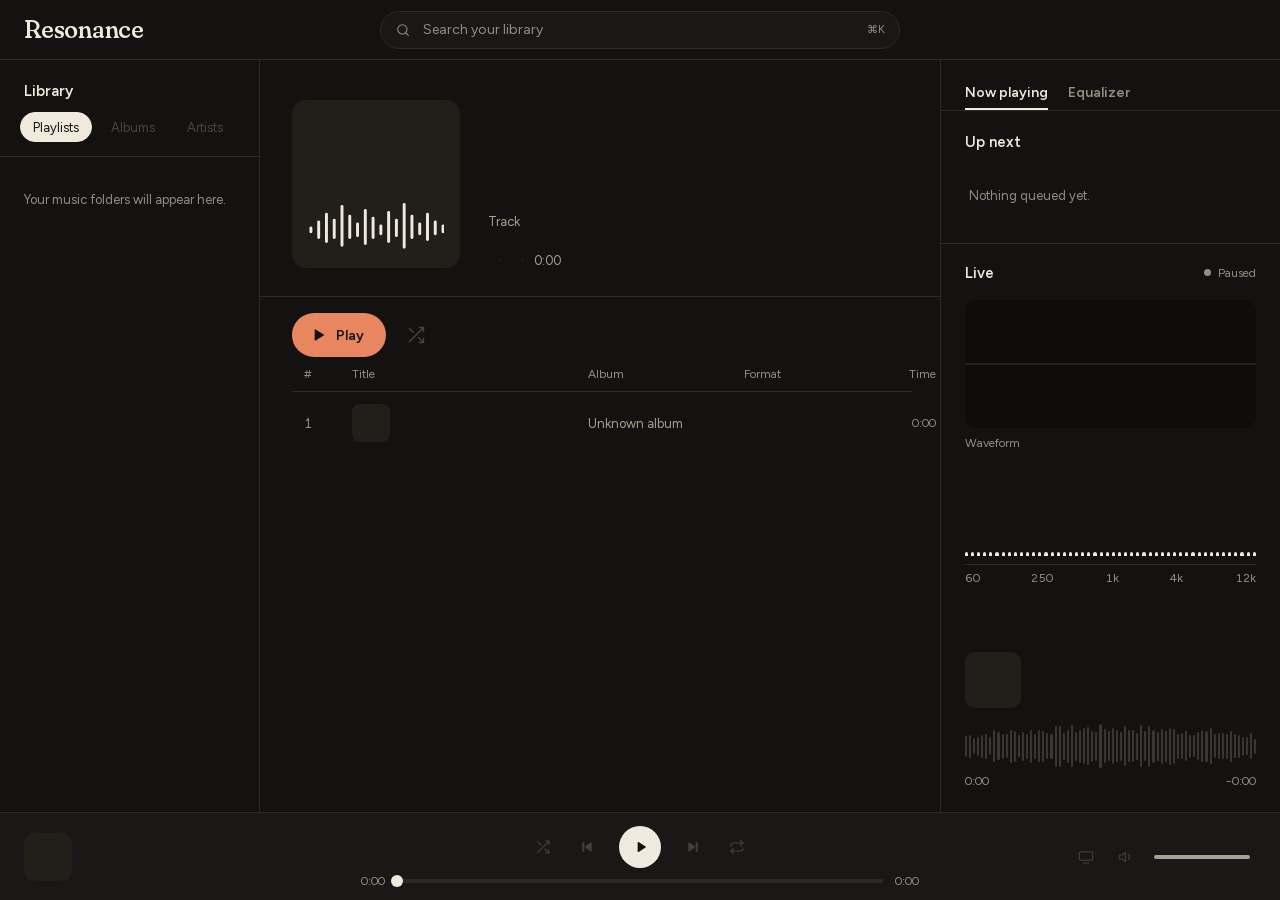
==== ui/index.html @ 421a4525 "slice 4: connect the UI to the engine - ui/: design ported to index.html + styles.css + app.js with " ====
<!doctype html>
<html lang="en">
<head>
<meta charset="utf-8">
<meta name="viewport" content="width=device-width, initial-scale=1">
<title>Resonance</title>
<link rel="stylesheet" href="styles.css">
<!-- app.js first (it registers the component), then Alpine starts the page -->
<script src="app.js"></script>
<script defer src="vendor/alpine.min.js"></script>
</head>
<body>
<div class="app" x-data="player" @keydown.space.window.prevent="toggle()">

  <header class="topbar">
    <div class="wordmark">Resonance</div>
    <form class="search" role="search" onsubmit="return false">
      <svg width="16" height="16" viewBox="0 0 24 24" fill="none" stroke="#948D82" stroke-width="1.6" stroke-linecap="round" aria-hidden="true"><circle cx="11" cy="11" r="7"/><path d="M20 20l-3.5-3.5"/></svg>
      <label for="search" class="sr-only">Search</label>
      <input id="search" type="search" placeholder="Search your library" disabled>
      <kbd>⌘K</kbd>
    </form>
    <div class="topbar-right"></div>
  </header>

  <div class="body">

    <!-- ===== Library (filled in slice 5) ===== -->
    <aside class="library">
      <div class="library-head">
        <h2>Library</h2>
      </div>
      <div class="library-tabs">
        <button class="pill on">Playlists</button>
        <button class="pill" style="border-color: transparent" disabled>Albums</button>
        <button class="pill" style="border-color: transparent" disabled>Artists</button>
      </div>
      <nav class="library-list" aria-label="Library">
        <p class="empty">Your music folders will appear here.</p>
      </nav>
    </aside>

    <!-- ===== Main: the current track ===== -->
    <main class="main">
      <div class="hero">
        <div class="hero-art" aria-hidden="true">
          <svg width="136" height="56" viewBox="0 0 140 56" fill="none" stroke="#EFE9DE" stroke-width="3" stroke-linecap="round"><path d="M3 32v4M11 26v16M19 18v28M27 24v18M35 10v40M43 20v22M51 28v12M59 14v34M67 22v20M75 30v8M83 16v30M91 24v16M99 8v44M107 20v22M115 28v10M123 18v26M131 26v12M139 30v6"/></svg>
        </div>
        <div class="hero-text">
          <span class="eyebrow">Track</span>
          <h1 x-text="track.title"></h1>
          <div class="hero-meta">
            <strong x-text="track.artist"></strong><span class="dot">·</span>
            <span x-text="track.label"></span><span class="dot">·</span>
            <span x-text="total"></span>
          </div>
        </div>
      </div>

      <div class="actions">
        <button class="play-main" @click="toggle()">
          <svg x-show="playing" width="16" height="16" viewBox="0 0 24 24" fill="currentColor" aria-hidden="true"><rect x="6" y="4" width="4" height="16" rx="1.5"/><rect x="14" y="4" width="4" height="16" rx="1.5"/></svg>
          <svg x-show="!playing" width="16" height="16" viewBox="0 0 24 24" fill="currentColor" aria-hidden="true"><path d="M7 4.5v15a1 1 0 0 0 1.5.86l12-7.5a1 1 0 0 0 0-1.72l-12-7.5A1 1 0 0 0 7 4.5z"/></svg>
          <span x-text="playing ? 'Pause' : 'Play'"></span>
        </button>
        <button class="icon-btn lg" aria-label="Shuffle" disabled><svg width="20" height="20" viewBox="0 0 24 24" fill="none" stroke="currentColor" stroke-width="1.6" stroke-linecap="round" stroke-linejoin="round"><path d="M16 3h5v5M4 20L21 3M21 16v5h-5M15 15l6 6M4 4l5 5"/></svg></button>
      </div>

      <div class="tracks">
        <div class="track-grid track-head"><span>#</span><span>Title</span><span>Album</span><span>Format</span><span class="end">Time</span></div>
        <div class="track-list">
          <button class="track track-grid" :class="{ active: state !== 'stopped' }" @click="toggle()">
            <span class="num" x-text="playing ? '▶' : '1'"></span>
            <span class="t-cell"><span class="tile"></span>
              <span class="t-text"><span class="t-title truncate" x-text="track.title"></span><span class="t-artist" x-text="track.artist"></span></span></span>
            <span class="t-album truncate">Unknown album</span>
            <span class="t-added" x-text="track.label"></span>
            <span class="t-dur end" x-text="total"></span>
          </button>
        </div>
      </div>
    </main>

    <!-- ===== Right panel ===== -->
    <aside class="panel">
      <div class="panel-tabs" role="tablist">
        <button role="tab" :aria-selected="tab === 'now'" @click="tab = 'now'">Now playing</button>
        <button role="tab" :aria-selected="tab === 'eq'" @click="tab = 'eq'">Equalizer</button>
      </div>

      <div class="panel-view" :class="{ show: tab === 'now' }">
        <section class="queue" aria-label="Queue">
          <div class="section-head"><h2>Up next</h2></div>
          <p class="empty">Nothing queued yet.</p>
        </section>

        <!-- Visualizers: shapes only for now; real data in slice 9 -->
        <section class="viz" aria-label="Live visualizer">
          <div class="section-head">
            <h2>Live</h2>
            <span class="live" :class="{ paused: !playing }" x-text="playing ? 'Listening' : 'Paused'"></span>
          </div>
          <div class="stack">
            <div class="well" style="height: 128px">
              <svg viewBox="0 0 320 100" preserveAspectRatio="none" role="img" aria-label="Live waveform">
                <line x1="0" y1="50" x2="320" y2="50" stroke="#2D2925"/>
              </svg>
            </div>
            <div class="caption"><span>Waveform</span><span x-text="rateText"></span></div>
          </div>
          <div class="stack">
            <div class="spectrum">
              <template x-for="i in 48"><span></span></template>
            </div>
            <div class="caption axis"><span>60</span><span>250</span><span>1k</span><span>4k</span><span>12k</span></div>
          </div>
        </section>

        <section class="now" aria-label="Now playing">
          <div class="now-row">
            <span class="tile"></span>
            <span class="now-text">
              <span class="now-title truncate" x-text="track.title"></span>
              <span class="now-artist truncate" x-text="track.artist"></span>
              <span class="now-tech" x-text="track.label"></span>
            </span>
          </div>
          <div class="stack" style="gap: 6px">
            <div class="scrub" title="Seek" @click="seekFrom($event)">
              <template x-for="(h, i) in scrub">
                <span :style="`height:${h}px`" :class="{ played: i < fraction * scrub.length }"></span>
              </template>
            </div>
            <div class="caption"><span x-text="elapsed"></span><span>−<span x-text="remaining"></span></span></div>
          </div>
        </section>
      </div>

      <div class="panel-view eq-view" :class="{ show: tab === 'eq' }">
        <div class="section-head"><h2>Equalizer</h2></div>
        <p class="note">The equalizer comes in a later version. Until then, every sample reaches your output untouched.</p>
      </div>
    </aside>
  </div>

  <!-- ===== Player bar ===== -->
  <footer class="player">
    <div class="player-left">
      <span class="tile"></span>
      <span class="now-text">
        <span class="now-title truncate" x-text="track.title"></span>
        <span class="now-artist truncate" x-text="track.artist"></span>
      </span>
    </div>
    <div class="player-center">
      <div class="transport">
        <button class="icon-btn" aria-label="Shuffle" disabled><svg width="16" height="16" viewBox="0 0 24 24" fill="none" stroke="currentColor" stroke-width="1.6" stroke-linecap="round" stroke-linejoin="round"><path d="M16 3h5v5M4 20L21 3M21 16v5h-5M15 15l6 6M4 4l5 5"/></svg></button>
        <button class="icon-btn" aria-label="Previous" disabled><svg width="16" height="16" viewBox="0 0 24 24" fill="currentColor"><rect x="5" y="5" width="3" height="14" rx="1"/><path d="M19 6.2v11.6a1 1 0 0 1-1.55.83L9.5 12.9a1 1 0 0 1 0-1.8l7.95-5.73A1 1 0 0 1 19 6.2z"/></svg></button>
        <button class="play" :aria-label="playing ? 'Pause' : 'Play'" @click="toggle()">
          <svg x-show="playing" width="14" height="14" viewBox="0 0 24 24" fill="currentColor"><rect x="6" y="4" width="4" height="16" rx="1.5"/><rect x="14" y="4" width="4" height="16" rx="1.5"/></svg>
          <svg x-show="!playing" width="14" height="14" viewBox="0 0 24 24" fill="currentColor"><path d="M8 4.5v15a1 1 0 0 0 1.5.86l12-7.5a1 1 0 0 0 0-1.72l-12-7.5A1 1 0 0 0 8 4.5z"/></svg>
        </button>
        <button class="icon-btn" aria-label="Next" disabled><svg width="16" height="16" viewBox="0 0 24 24" fill="currentColor"><rect x="16" y="5" width="3" height="14" rx="1"/><path d="M5 6.2v11.6a1 1 0 0 0 1.55.83l7.95-5.73a1 1 0 0 0 0-1.8L6.55 5.37A1 1 0 0 0 5 6.2z"/></svg></button>
        <button class="icon-btn" aria-label="Repeat" disabled><svg width="16" height="16" viewBox="0 0 24 24" fill="none" stroke="currentColor" stroke-width="1.6" stroke-linecap="round" stroke-linejoin="round"><path d="M17 2l4 4-4 4"/><path d="M3 11v-1a4 4 0 0 1 4-4h14"/><path d="M7 22l-4-4 4-4"/><path d="M21 13v1a4 4 0 0 1-4 4H3"/></svg></button>
      </div>
      <div class="progress">
        <time x-text="elapsed"></time>
        <div class="bar" @click="seekFrom($event)"><div class="bar-fill" :style="`width:${(fraction * 100).toFixed(2)}%`"></div></div>
        <time x-text="total"></time>
      </div>
    </div>
    <div class="player-right">
      <button class="icon-btn" aria-label="Output device" disabled><svg width="16" height="16" viewBox="0 0 24 24" fill="none" stroke="currentColor" stroke-width="1.6" stroke-linecap="round"><rect x="2" y="4" width="20" height="13" rx="2"/><path d="M8 21h8"/></svg></button>
      <button class="icon-btn" aria-label="Volume" disabled><svg width="16" height="16" viewBox="0 0 24 24" fill="none" stroke="currentColor" stroke-width="1.6" stroke-linecap="round" stroke-linejoin="round"><path d="M11 5L6 9H2v6h4l5 4V5z"/><path d="M15.5 8.5a5 5 0 0 1 0 7"/></svg></button>
      <div class="volume"><div></div></div>
    </div>
  </footer>
</div>
</body>
</html>
---- ui/styles.css ----
/* Resonance styles: copied from design/resonance-ui.html (the visual reference),
   with fonts loaded from ui/vendor/fonts so the app works offline. */

@font-face {
  font-family: 'Figtree';
  font-weight: 400 700;
  font-display: swap;
  src: url(vendor/fonts/figtree-latin.woff2) format('woff2');
}
@font-face {
  font-family: 'Fraunces';
  font-weight: 300 700;
  font-display: swap;
  src: url(vendor/fonts/fraunces-latin.woff2) format('woff2');
}

/* ---------- Tokens ---------- */
:root {
  --bg: #141210;
  --bg-raised: #1A1816;
  --bg-hover: #1E1B18;
  --bg-well: #0E0D0B;
  --tile: #221E1A;
  --line: #2D2925;
  --line-strong: #3B3631;
  --muted-2: #4E4740;
  --text: #EFE9DE;
  --text-2: #A89F93;
  --text-3: #948D82;
  --accent: #E8865F;
  --radius: 10px;
  --font: Figtree, system-ui, sans-serif;
  --font-display: Fraunces, Georgia, serif;
}

* { box-sizing: border-box; }
html, body { height: 100%; }
body {
  margin: 0; background: var(--bg); color: var(--text);
  font-family: var(--font); font-size: 14px; font-variant-numeric: tabular-nums;
}
button { font: inherit; color: inherit; background: none; border: 0; cursor: pointer; padding: 0; }
a { color: inherit; text-decoration: none; }
a:hover { color: var(--accent); }
* { scrollbar-width: thin; scrollbar-color: var(--line) transparent; }
.sr-only { position: absolute; width: 1px; height: 1px; overflow: hidden; clip: rect(0 0 0 0); }
.icon-btn { width: 36px; height: 36px; display: inline-flex; align-items: center; justify-content: center; color: var(--text-3); }
.icon-btn.lg { width: 44px; height: 44px; color: var(--text-2); }
.icon-btn:hover, .ghost:hover { color: var(--text); }
.ghost { color: var(--text-2); font-size: 13px; }
.tile { border-radius: 8px; background: var(--tile); flex-shrink: 0; }
.pill { height: 30px; padding: 0 12px; border-radius: 15px; border: 1px solid var(--line); color: var(--text-2); font-size: 13px; white-space: nowrap; }
.pill.on { background: var(--text); color: var(--bg); border-color: var(--text); }
.truncate { white-space: nowrap; overflow: hidden; text-overflow: ellipsis; }

/* ---------- Shell ---------- */
.app { height: 100vh; display: flex; flex-direction: column; }
.topbar { height: 60px; flex-shrink: 0; display: flex; align-items: center; gap: 24px; padding: 0 24px; border-bottom: 1px solid var(--line); }
.wordmark { font-family: var(--font-display); font-variation-settings: 'SOFT' 100, 'opsz' 24; font-weight: 500; font-size: 24px; letter-spacing: -0.01em; min-width: 220px; }
.search { flex: 1 1 320px; max-width: 520px; margin: 0 auto; display: flex; align-items: center; gap: 10px; height: 38px; padding: 0 14px; border-radius: 19px; border: 1px solid var(--line); background: var(--bg-raised); }
.search input { flex: 1; min-width: 0; border: 0; background: transparent; color: var(--text); font: inherit; outline: none; }
.search input::placeholder { color: var(--text-3); }
.search kbd { font: inherit; font-size: 11px; color: var(--text-3); }
.topbar-right { display: flex; align-items: center; gap: 18px; min-width: 220px; justify-content: flex-end; }
.topbar-right a { font-size: 13px; color: var(--text-2); }
.avatar { width: 32px; height: 32px; border-radius: 50%; border: 1px solid var(--line); background: var(--line-strong); font-size: 12px; font-weight: 500; }

.body { flex: 1; min-height: 0; display: flex; flex-wrap: wrap; overflow: auto; }

/* ---------- Library ---------- */
.library { flex: 1 1 260px; max-width: 290px; min-width: 240px; min-height: 0; border-right: 1px solid var(--line); display: flex; flex-direction: column; overflow: hidden; }
.library-head { display: flex; align-items: center; justify-content: space-between; padding: 22px 20px 12px 24px; }
.library-head h2, .panel h2 { margin: 0; font-size: 15px; font-weight: 600; }
.library-tabs { display: flex; gap: 6px; padding: 0 20px 14px; border-bottom: 1px solid var(--line); }
.library-list { flex: 1; overflow-y: auto; padding: 8px 12px 12px; display: flex; flex-direction: column; gap: 2px; }
.pl { display: flex; align-items: center; gap: 12px; padding: 7px 12px; border-radius: var(--radius); text-align: left; width: 100%; }
.pl:hover { background: var(--bg-hover); }
.pl.active { background: var(--bg-hover); }
.pl.active .pl-name { color: var(--accent); }
.pl .tile { width: 38px; height: 38px; }
.pl-text { display: flex; flex-direction: column; gap: 2px; min-width: 0; flex: 1; }
.pl-name { font-weight: 500; }
.pl-meta, .pl-count { font-size: 12px; color: var(--text-3); }

/* ---------- Main ---------- */
.main { flex: 999 1 520px; min-width: 0; min-height: 0; display: flex; flex-direction: column; overflow-y: auto; }
.hero { padding: 40px 32px 28px; display: flex; align-items: flex-end; gap: 28px; flex-wrap: wrap; border-bottom: 1px solid var(--line); }
.hero-art { width: 168px; height: 168px; border-radius: 14px; background: var(--tile); display: flex; align-items: flex-end; padding: 16px; flex-shrink: 0; }
.hero-text { display: flex; flex-direction: column; gap: 8px; min-width: 0; flex: 1; }
.eyebrow { font-size: 13px; color: var(--text-2); }
.hero h1 { margin: 0; font-family: var(--font-display); font-variation-settings: 'SOFT' 100, 'opsz' 144; font-weight: 400; font-size: 76px; line-height: 0.95; letter-spacing: -0.02em; }
.hero-meta { display: flex; align-items: center; gap: 10px; font-size: 13px; color: var(--text-2); margin-top: 8px; flex-wrap: wrap; }
.hero-meta .dot { color: var(--muted-2); }
.hero-meta strong { color: var(--text); font-weight: 500; }
.actions { display: flex; align-items: center; gap: 8px; padding: 16px 32px 0; flex-wrap: wrap; }
.play-main { height: 44px; padding: 0 22px 0 18px; border-radius: 22px; background: var(--accent); color: var(--bg); display: inline-flex; align-items: center; gap: 10px; font-weight: 600; }
.play-main:hover { filter: brightness(1.08); }
.spacer { flex: 1; }
.chips { display: flex; gap: 6px; padding: 14px 32px 10px; overflow-x: auto; }
.chips .pill { height: 32px; padding: 0 14px; border-radius: 16px; flex-shrink: 0; }
.tracks { padding: 0 32px 24px; overflow-x: auto; }
.track-grid { display: grid; grid-template-columns: 32px minmax(220px, 1.6fr) minmax(140px, 1fr) 120px 56px; gap: 16px; align-items: center; min-width: 620px; }
.track-head { padding: 10px 12px; border-bottom: 1px solid var(--line); color: var(--text-3); font-size: 12px; }
.track-head .end, .track .end { justify-self: end; }
.track-list { display: flex; flex-direction: column; padding-top: 4px; min-width: 620px; }
.track { padding: 8px 12px; border-radius: var(--radius); text-align: left; width: 100%; }
.track:hover { background: var(--bg-hover); }
.track .num { font-size: 13px; color: var(--text-3); }
.track.active .num, .track.active .t-title { color: var(--accent); }
.track .t-cell { display: flex; align-items: center; gap: 12px; min-width: 0; }
.track .tile { width: 38px; height: 38px; }
.track .t-text { display: flex; flex-direction: column; gap: 2px; min-width: 0; }
.track .t-title { font-weight: 500; }
.track .t-artist, .track .t-added, .track .t-dur { font-size: 12px; color: var(--text-3); }
.track .t-album { font-size: 13px; color: var(--text-2); }

/* ---------- Right panel ---------- */
.panel { flex: 1 1 340px; max-width: 380px; min-width: 300px; min-height: 0; border-left: 1px solid var(--line); display: flex; flex-direction: column; overflow: hidden; }
.panel-tabs { display: flex; align-items: center; gap: 20px; padding: 16px 24px 0; border-bottom: 1px solid var(--line); flex-shrink: 0; }
.panel-tabs button { height: 34px; border-bottom: 2px solid transparent; color: var(--text-3); font-weight: 600; }
.panel-tabs button[aria-selected="true"] { color: var(--text); border-bottom-color: var(--text); }
.panel-view { flex: 1; overflow-y: auto; display: none; flex-direction: column; }
.panel-view.show { display: flex; }
.section-head { display: flex; align-items: center; justify-content: space-between; }
.queue { padding: 22px 16px 12px; border-bottom: 1px solid var(--line); }
.queue .section-head { padding: 0 8px 10px; }
.queue-meta { display: flex; align-items: center; gap: 14px; font-size: 12px; color: var(--text-3); }
.queue-list { display: flex; flex-direction: column; gap: 2px; }
.q-item { display: flex; align-items: center; gap: 12px; padding: 7px 8px; border-radius: var(--radius); text-align: left; width: 100%; }
.q-item:hover { background: var(--bg-hover); }
.q-item .tile { width: 40px; height: 40px; }
.q-text { display: flex; flex-direction: column; gap: 2px; min-width: 0; flex: 1; }
.q-title { font-weight: 500; }
.q-artist, .q-dur { font-size: 12px; color: var(--text-3); }
.queue-more { display: block; padding: 10px 8px 0; font-size: 13px; color: var(--text-2); }
.viz { padding: 20px 24px 0; display: flex; flex-direction: column; gap: 18px; }
.live { display: flex; align-items: center; gap: 7px; font-size: 12px; color: var(--accent); }
.live::before { content: ""; width: 7px; height: 7px; border-radius: 50%; background: currentColor; }
.live.paused { color: var(--text-3); }
.well { border-radius: 12px; background: var(--bg-well); overflow: hidden; }
.well svg { display: block; width: 100%; height: 100%; }
.caption { display: flex; justify-content: space-between; font-size: 12px; color: var(--text-3); }
.caption.axis { border-top: 1px solid var(--line); padding-top: 6px; }
.stack { display: flex; flex-direction: column; gap: 8px; }
.spectrum { height: 88px; display: flex; align-items: flex-end; gap: 3px; overflow: hidden; }
.spectrum span { flex: 1; min-width: 0; height: 4px; border-radius: 2px 2px 0 0; background: var(--text); }
.spectrum span.peak { background: var(--accent); }
.now { padding: 24px; margin-top: auto; display: flex; flex-direction: column; gap: 16px; }
.now-row { display: flex; gap: 14px; align-items: center; }
.now-row .tile { width: 56px; height: 56px; border-radius: 10px; }
.now-text { display: flex; flex-direction: column; gap: 3px; min-width: 0; flex: 1; }
.now-title { font-size: 16px; font-weight: 600; }
.now-artist { font-size: 13px; color: var(--text-2); }
.now-tech { font-size: 12px; color: var(--text-3); margin-top: 2px; }
.scrub { height: 44px; display: flex; align-items: center; gap: 2px; cursor: pointer; }
.scrub span { flex: 1; min-width: 0; border-radius: 2px; background: var(--line-strong); }
.scrub span.played { background: var(--text); }

/* ---------- EQ ---------- */
.eq-view { gap: 20px; padding: 20px 24px 24px; }
.eq-controls { display: flex; align-items: center; gap: 12px; }
.switch { height: 28px; padding: 0 10px 0 7px; border-radius: 14px; border: 1px solid var(--line); color: var(--text-3); font-size: 12px; font-weight: 500; display: inline-flex; align-items: center; gap: 6px; }
.switch::before { content: ""; width: 8px; height: 8px; border-radius: 50%; background: var(--muted-2); }
.switch[aria-pressed="true"] { background: var(--bg-hover); color: var(--text); border-color: var(--line-strong); }
.switch[aria-pressed="true"]::before { background: var(--accent); }
.presets { display: flex; flex-wrap: wrap; gap: 6px; }
.eq-curve { height: 96px; }
.bands { display: grid; grid-template-columns: repeat(10, minmax(0, 1fr)); gap: 2px; }
.band { display: flex; flex-direction: column; align-items: center; gap: 10px; }
.band .val { font-size: 11px; color: var(--text-3); }
.band .val.set { color: var(--text); }
.band .hz { font-size: 11px; color: var(--text-3); }
input.eq { height: 150px; width: 24px; writing-mode: vertical-lr; direction: rtl; appearance: none; -webkit-appearance: none; background: transparent; margin: 0; cursor: pointer; }
input.eq::-webkit-slider-runnable-track { inline-size: 100%; block-size: 4px; border-radius: 2px; background: var(--line); }
input.eq::-moz-range-track { inline-size: 100%; block-size: 4px; border-radius: 2px; background: var(--line); }
input.eq::-webkit-slider-thumb { -webkit-appearance: none; appearance: none; width: 16px; height: 16px; border-radius: 50%; background: var(--text); margin-block-start: -6px; }
input.eq::-moz-range-thumb { width: 16px; height: 16px; border-radius: 50%; background: var(--text); border: 0; }
input.eq:focus-visible { outline: 2px solid var(--accent); outline-offset: 2px; }
.eq-off .eq-curve path { stroke: var(--muted-2); fill: var(--muted-2); }
.preamp { display: flex; justify-content: space-between; padding-top: 4px; border-top: 1px solid var(--line); font-size: 13px; color: var(--text-2); }
.preamp b { color: var(--text); font-weight: 500; }
.note { margin: 0; font-size: 12px; color: var(--text-3); line-height: 1.5; }

/* ---------- Player bar ---------- */
.player { min-height: 88px; flex-shrink: 0; display: flex; align-items: center; gap: 24px; padding: 10px 24px; border-top: 1px solid var(--line); background: var(--bg-raised); flex-wrap: wrap; }
.player-left { display: flex; align-items: center; gap: 12px; flex: 1 1 220px; min-width: 0; }
.player-left .tile { width: 48px; height: 48px; border-radius: 10px; }
.player-left .now-text .now-title { font-size: 14px; font-weight: 500; }
.player-left .now-text .now-artist { font-size: 12px; color: var(--text-3); }
.player-center { display: flex; flex-direction: column; align-items: center; gap: 6px; flex: 2 1 420px; min-width: 0; }
.transport { display: flex; align-items: center; gap: 8px; }
.transport .play { width: 42px; height: 42px; border-radius: 50%; background: var(--text); color: var(--bg); display: inline-flex; align-items: center; justify-content: center; margin: 0 6px; }
.transport .play:hover { filter: brightness(1.08); }
.progress { display: flex; align-items: center; gap: 12px; width: 100%; max-width: 600px; font-size: 12px; color: var(--text-3); }
.progress time { width: 36px; }
.progress time:first-child { text-align: right; }
.bar { flex: 1; height: 4px; border-radius: 2px; background: var(--line); cursor: pointer; }
.bar-fill { height: 4px; border-radius: 2px; background: var(--text); position: relative; width: 0; }
.bar-fill::after { content: ""; position: absolute; right: -6px; top: -4px; width: 12px; height: 12px; border-radius: 50%; background: var(--text); }
.player-right { display: flex; align-items: center; gap: 4px; flex: 1 1 220px; justify-content: flex-end; }
.volume { width: 96px; height: 4px; border-radius: 2px; background: var(--line); margin: 0 6px; }
.volume div { width: 70%; height: 4px; border-radius: 2px; background: var(--text-2); }
.hidden { display: none !important; }

/* ---------- Added for the real app ---------- */
[x-cloak] { display: none !important; }            /* hide until Alpine has started */
button:disabled { opacity: 0.35; cursor: default; }
button:disabled:hover { color: inherit; }
.empty { padding: 12px 12px; font-size: 13px; color: var(--text-3); line-height: 1.5; }
.volume div { width: 100%; }                         /* 100% = untouched signal */
.hero h1 { overflow-wrap: anywhere; }
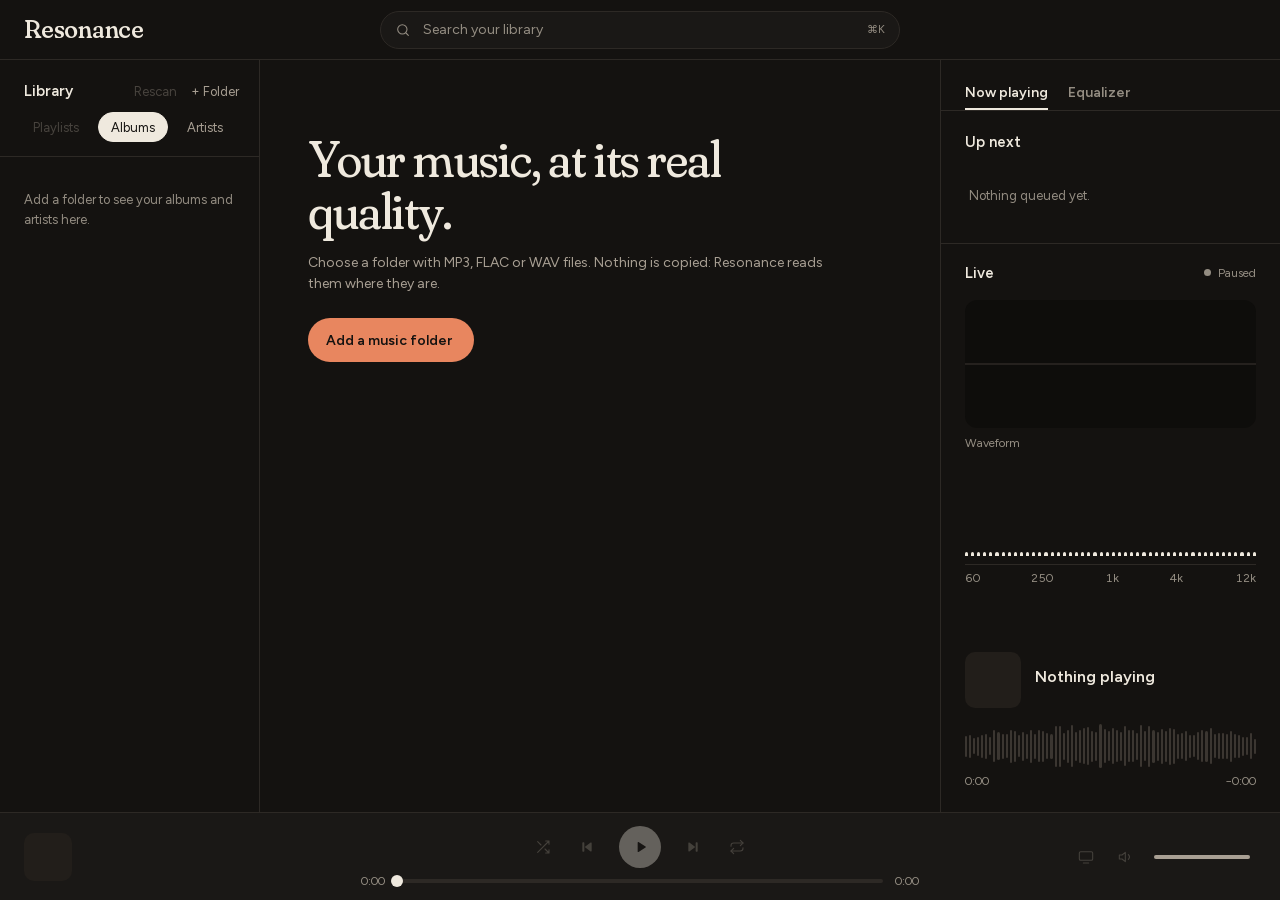
==== commit 17bced4c: "slice 5: music library with folder scanning, tags and SQLite - app/library/tags.py: tags + cover art" ====
--- a/ui/index.html
+++ b/ui/index.html
@@ -25,60 +25,99 @@
 
   <div class="body">
 
-    <!-- ===== Library (filled in slice 5) ===== -->
+    <!-- ===== Library sidebar ===== -->
     <aside class="library">
       <div class="library-head">
         <h2>Library</h2>
+        <span class="library-buttons">
+          <button class="ghost" @click="rescan()" :disabled="scanning || !library.folders.length">Rescan</button>
+          <button class="ghost" @click="addFolder()" :disabled="scanning">+ Folder</button>
+        </span>
       </div>
       <div class="library-tabs">
-        <button class="pill on">Playlists</button>
-        <button class="pill" style="border-color: transparent" disabled>Albums</button>
-        <button class="pill" style="border-color: transparent" disabled>Artists</button>
-      </div>
+        <button class="pill" disabled style="border-color: transparent">Playlists</button>
+        <button class="pill" :class="{ on: view === 'albums' }" :style="view === 'albums' ? '' : 'border-color: transparent'" @click="view = 'albums'">Albums</button>
+        <button class="pill" :class="{ on: view === 'artists' }" :style="view === 'artists' ? '' : 'border-color: transparent'" @click="view = 'artists'">Artists</button>
+      </div>
+      <p class="scan-note" x-show="scanNote" x-text="scanNote"></p>
       <nav class="library-list" aria-label="Library">
-        <p class="empty">Your music folders will appear here.</p>
+        <template x-if="library.tracks.length">
+          <button class="pl" :class="{ active: !selected }" @click="select(null)">
+            <span class="tile"></span>
+            <span class="pl-text"><span class="pl-name truncate">All songs</span><span class="pl-meta" x-text="fmtLong(library.tracks.reduce((s, t) => s + t.duration, 0))"></span></span>
+            <span class="pl-count" x-text="library.tracks.length"></span>
+          </button>
+        </template>
+        <template x-for="item in sideItems" :key="view + item.name">
+          <button class="pl" :class="{ active: selected && selected.name === item.name && selected.kind === (view === 'albums' ? 'album' : 'artist') }"
+                  @click="select(view === 'albums' ? 'album' : 'artist', item.name)">
+            <span class="tile" :style="artStyle(item.art_id)"></span>
+            <span class="pl-text">
+              <span class="pl-name truncate" x-text="item.name"></span>
+              <span class="pl-meta truncate" x-text="view === 'albums' ? item.artist : plural(item.albums, 'album')"></span>
+            </span>
+            <span class="pl-count" x-text="item.tracks"></span>
+          </button>
+        </template>
+        <p class="empty" x-show="!library.tracks.length">Add a folder to see your albums and artists here.</p>
       </nav>
     </aside>
 
-    <!-- ===== Main: the current track ===== -->
+    <!-- ===== Main: the selected album / artist / all songs ===== -->
     <main class="main">
-      <div class="hero">
-        <div class="hero-art" aria-hidden="true">
-          <svg width="136" height="56" viewBox="0 0 140 56" fill="none" stroke="#EFE9DE" stroke-width="3" stroke-linecap="round"><path d="M3 32v4M11 26v16M19 18v28M27 24v18M35 10v40M43 20v22M51 28v12M59 14v34M67 22v20M75 30v8M83 16v30M91 24v16M99 8v44M107 20v22M115 28v10M123 18v26M131 26v12M139 30v6"/></svg>
+      <template x-if="!library.tracks.length">
+        <div class="welcome">
+          <h1>Your music, at its real quality.</h1>
+          <p>Choose a folder with MP3, FLAC or WAV files. Nothing is copied: Resonance reads them where they are.</p>
+          <button class="play-main" @click="addFolder()" :disabled="scanning" x-text="scanning ? 'Scanning…' : 'Add a music folder'"></button>
         </div>
-        <div class="hero-text">
-          <span class="eyebrow">Track</span>
-          <h1 x-text="track.title"></h1>
-          <div class="hero-meta">
-            <strong x-text="track.artist"></strong><span class="dot">·</span>
-            <span x-text="track.label"></span><span class="dot">·</span>
-            <span x-text="total"></span>
+      </template>
+
+      <template x-if="library.tracks.length">
+        <div>
+          <div class="hero">
+            <div class="hero-art" :style="artStyle(selectedGroup && selectedGroup.art_id)" aria-hidden="true">
+              <svg x-show="!(selectedGroup && arts[selectedGroup.art_id])" width="136" height="56" viewBox="0 0 140 56" fill="none" stroke="#EFE9DE" stroke-width="3" stroke-linecap="round"><path d="M3 32v4M11 26v16M19 18v28M27 24v18M35 10v40M43 20v22M51 28v12M59 14v34M67 22v20M75 30v8M83 16v30M91 24v16M99 8v44M107 20v22M115 28v10M123 18v26M131 26v12M139 30v6"/></svg>
+            </div>
+            <div class="hero-text">
+              <span class="eyebrow" x-text="heroEyebrow"></span>
+              <h1 x-text="heroTitle"></h1>
+              <div class="hero-meta">
+                <template x-for="(part, i) in heroMeta">
+                  <span><span class="dot" x-show="i > 0">·&nbsp;&nbsp;</span><span x-text="part" :class="{ strong: i === 0 && selected && selected.kind === 'album' }"></span></span>
+                </template>
+              </div>
+            </div>
+          </div>
+
+          <div class="actions">
+            <button class="play-main" @click="current && playing ? toggle() : playTrack(visibleTracks[0].id)">
+              <svg x-show="current && playing" width="16" height="16" viewBox="0 0 24 24" fill="currentColor" aria-hidden="true"><rect x="6" y="4" width="4" height="16" rx="1.5"/><rect x="14" y="4" width="4" height="16" rx="1.5"/></svg>
+              <svg x-show="!(current && playing)" width="16" height="16" viewBox="0 0 24 24" fill="currentColor" aria-hidden="true"><path d="M7 4.5v15a1 1 0 0 0 1.5.86l12-7.5a1 1 0 0 0 0-1.72l-12-7.5A1 1 0 0 0 7 4.5z"/></svg>
+              <span x-text="current && playing ? 'Pause' : 'Play'"></span>
+            </button>
+            <button class="icon-btn lg" aria-label="Shuffle" disabled><svg width="20" height="20" viewBox="0 0 24 24" fill="none" stroke="currentColor" stroke-width="1.6" stroke-linecap="round" stroke-linejoin="round"><path d="M16 3h5v5M4 20L21 3M21 16v5h-5M15 15l6 6M4 4l5 5"/></svg></button>
+            <span class="spacer"></span>
+            <span class="ghost">Double-click a song to play it</span>
+          </div>
+
+          <div class="tracks">
+            <div class="track-grid track-head"><span>#</span><span>Title</span><span>Album</span><span>Format</span><span class="end">Time</span></div>
+            <div class="track-list">
+              <template x-for="(t, i) in visibleTracks" :key="t.id">
+                <button class="track track-grid" :class="{ active: current && current.id === t.id }" @dblclick="playTrack(t.id)">
+                  <span class="num" x-text="current && current.id === t.id && playing ? '▶' : (t.track_no || i + 1)"></span>
+                  <span class="t-cell"><span class="tile" :style="artStyle(t.art_id)"></span>
+                    <span class="t-text"><span class="t-title truncate" x-text="t.title"></span><span class="t-artist truncate" x-text="t.artist"></span></span></span>
+                  <span class="t-album truncate" x-text="t.album"></span>
+                  <span class="t-added" x-text="t.label"></span>
+                  <span class="t-dur end" x-text="fmt(t.duration)"></span>
+                </button>
+              </template>
+            </div>
           </div>
         </div>
-      </div>
-
-      <div class="actions">
-        <button class="play-main" @click="toggle()">
-          <svg x-show="playing" width="16" height="16" viewBox="0 0 24 24" fill="currentColor" aria-hidden="true"><rect x="6" y="4" width="4" height="16" rx="1.5"/><rect x="14" y="4" width="4" height="16" rx="1.5"/></svg>
-          <svg x-show="!playing" width="16" height="16" viewBox="0 0 24 24" fill="currentColor" aria-hidden="true"><path d="M7 4.5v15a1 1 0 0 0 1.5.86l12-7.5a1 1 0 0 0 0-1.72l-12-7.5A1 1 0 0 0 7 4.5z"/></svg>
-          <span x-text="playing ? 'Pause' : 'Play'"></span>
-        </button>
-        <button class="icon-btn lg" aria-label="Shuffle" disabled><svg width="20" height="20" viewBox="0 0 24 24" fill="none" stroke="currentColor" stroke-width="1.6" stroke-linecap="round" stroke-linejoin="round"><path d="M16 3h5v5M4 20L21 3M21 16v5h-5M15 15l6 6M4 4l5 5"/></svg></button>
-      </div>
-
-      <div class="tracks">
-        <div class="track-grid track-head"><span>#</span><span>Title</span><span>Album</span><span>Format</span><span class="end">Time</span></div>
-        <div class="track-list">
-          <button class="track track-grid" :class="{ active: state !== 'stopped' }" @click="toggle()">
-            <span class="num" x-text="playing ? '▶' : '1'"></span>
-            <span class="t-cell"><span class="tile"></span>
-              <span class="t-text"><span class="t-title truncate" x-text="track.title"></span><span class="t-artist" x-text="track.artist"></span></span></span>
-            <span class="t-album truncate">Unknown album</span>
-            <span class="t-added" x-text="track.label"></span>
-            <span class="t-dur end" x-text="total"></span>
-          </button>
-        </div>
-      </div>
+      </template>
     </main>
 
     <!-- ===== Right panel ===== -->
@@ -118,11 +157,11 @@
 
         <section class="now" aria-label="Now playing">
           <div class="now-row">
-            <span class="tile"></span>
+            <span class="tile" :style="current ? artStyle(current.art_id) : ''"></span>
             <span class="now-text">
-              <span class="now-title truncate" x-text="track.title"></span>
-              <span class="now-artist truncate" x-text="track.artist"></span>
-              <span class="now-tech" x-text="track.label"></span>
+              <span class="now-title truncate" x-text="current ? current.title : 'Nothing playing'"></span>
+              <span class="now-artist truncate" x-text="current ? current.artist : ''"></span>
+              <span class="now-tech" x-text="current ? current.label : ''"></span>
             </span>
           </div>
           <div class="stack" style="gap: 6px">
@@ -146,17 +185,17 @@
   <!-- ===== Player bar ===== -->
   <footer class="player">
     <div class="player-left">
-      <span class="tile"></span>
+      <span class="tile" :style="current ? artStyle(current.art_id) : ''"></span>
       <span class="now-text">
-        <span class="now-title truncate" x-text="track.title"></span>
-        <span class="now-artist truncate" x-text="track.artist"></span>
+        <span class="now-title truncate" x-text="current ? current.title : ''"></span>
+        <span class="now-artist truncate" x-text="current ? current.artist : ''"></span>
       </span>
     </div>
     <div class="player-center">
       <div class="transport">
         <button class="icon-btn" aria-label="Shuffle" disabled><svg width="16" height="16" viewBox="0 0 24 24" fill="none" stroke="currentColor" stroke-width="1.6" stroke-linecap="round" stroke-linejoin="round"><path d="M16 3h5v5M4 20L21 3M21 16v5h-5M15 15l6 6M4 4l5 5"/></svg></button>
         <button class="icon-btn" aria-label="Previous" disabled><svg width="16" height="16" viewBox="0 0 24 24" fill="currentColor"><rect x="5" y="5" width="3" height="14" rx="1"/><path d="M19 6.2v11.6a1 1 0 0 1-1.55.83L9.5 12.9a1 1 0 0 1 0-1.8l7.95-5.73A1 1 0 0 1 19 6.2z"/></svg></button>
-        <button class="play" :aria-label="playing ? 'Pause' : 'Play'" @click="toggle()">
+        <button class="play" :aria-label="playing ? 'Pause' : 'Play'" @click="toggle()" :disabled="!library.tracks.length">
           <svg x-show="playing" width="14" height="14" viewBox="0 0 24 24" fill="currentColor"><rect x="6" y="4" width="4" height="16" rx="1.5"/><rect x="14" y="4" width="4" height="16" rx="1.5"/></svg>
           <svg x-show="!playing" width="14" height="14" viewBox="0 0 24 24" fill="currentColor"><path d="M8 4.5v15a1 1 0 0 0 1.5.86l12-7.5a1 1 0 0 0 0-1.72l-12-7.5A1 1 0 0 0 8 4.5z"/></svg>
         </button>
--- a/ui/styles.css
+++ b/ui/styles.css
@@ -209,3 +209,10 @@
 .empty { padding: 12px 12px; font-size: 13px; color: var(--text-3); line-height: 1.5; }
 .volume div { width: 100%; }                         /* 100% = untouched signal */
 .hero h1 { overflow-wrap: anywhere; }
+.library-buttons { display: flex; gap: 14px; }
+.scan-note { margin: 10px 24px 0; font-size: 12px; color: var(--text-3); }
+.hero-meta .strong { color: var(--text); font-weight: 500; }
+.hero-art { background-color: var(--tile); }
+.welcome { padding: 72px 48px; display: flex; flex-direction: column; align-items: flex-start; gap: 16px; max-width: 640px; }
+.welcome h1 { margin: 0; font-family: var(--font-display); font-variation-settings: 'SOFT' 100, 'opsz' 144; font-weight: 400; font-size: 52px; line-height: 1; letter-spacing: -0.02em; }
+.welcome p { margin: 0 0 8px; color: var(--text-2); line-height: 1.5; }
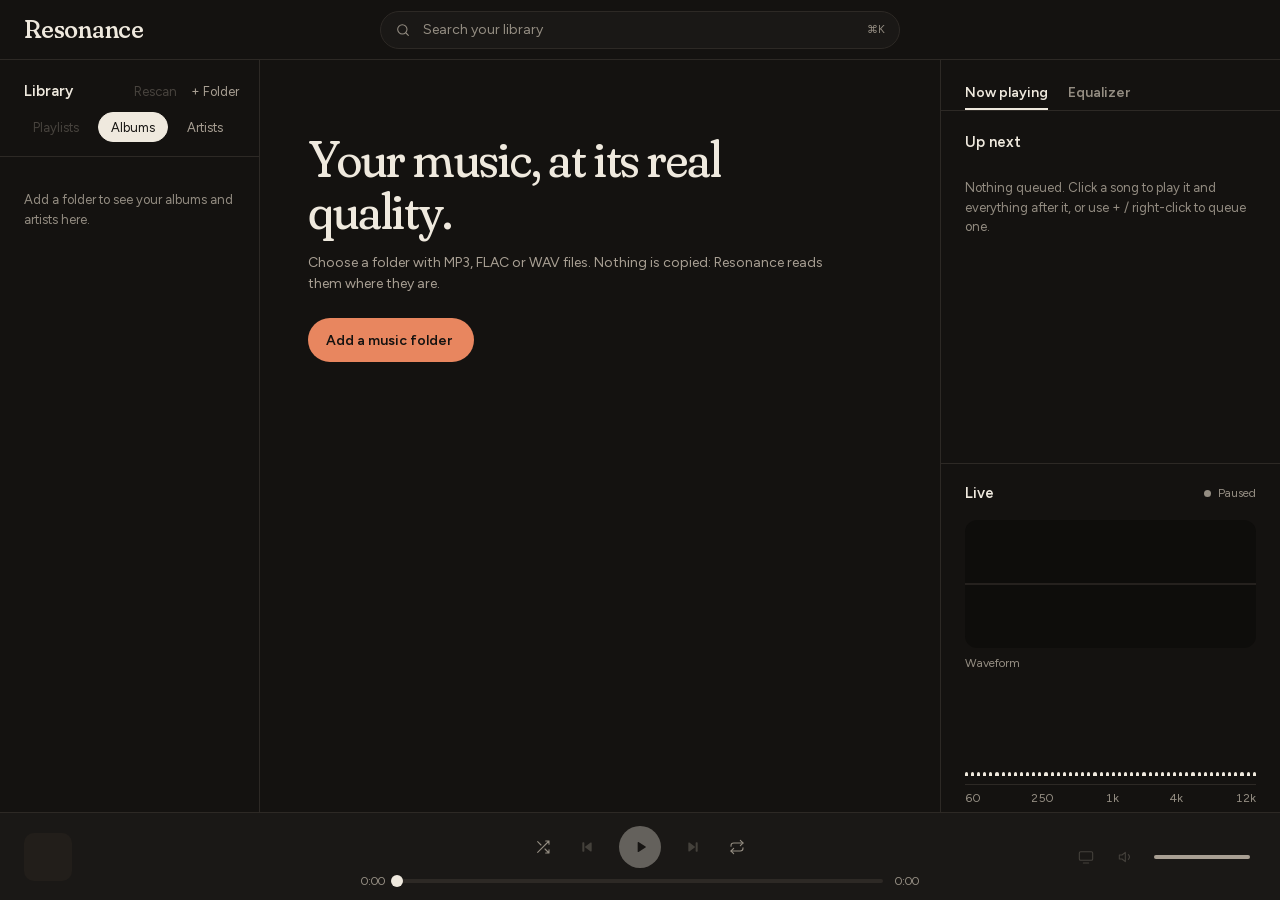
==== commit 76c44668: "slice 6: queue and transport - app/queue.py: Up next is a list; Next takes the top song. Shuffle, re" ====
--- a/ui/index.html
+++ b/ui/index.html
@@ -10,7 +10,7 @@
 <script defer src="vendor/alpine.min.js"></script>
 </head>
 <body>
-<div class="app" x-data="player" @keydown.space.window.prevent="toggle()">
+<div class="app" x-data="player" @keydown.space.window.prevent="toggle()" @keydown.escape.window="menu = null">
 
   <header class="topbar">
     <div class="wordmark">Resonance</div>
@@ -60,11 +60,12 @@
           </button>
         </template>
         <p class="empty" x-show="!library.tracks.length">Add a folder to see your albums and artists here.</p>
+        <p class="empty" x-show="library.tracks.length && view === 'albums' && !library.albums.length">None of your songs have an album tag yet. They're all in All songs and under Artists.</p>
       </nav>
     </aside>
 
     <!-- ===== Main: the selected album / artist / all songs ===== -->
-    <main class="main">
+    <main class="main" @scroll="onMainScroll($el)">
       <template x-if="!library.tracks.length">
         <div class="welcome">
           <h1>Your music, at its real quality.</h1>
@@ -75,6 +76,14 @@
 
       <template x-if="library.tracks.length">
         <div>
+          <!-- Compact bar: appears at the top once the big header has scrolled away (like Spotify) -->
+          <div class="compact-bar" :class="{ show: scrolled }">
+            <button class="play-round" :aria-label="current && playing ? 'Pause' : 'Play'" @click="heroPlay()">
+              <svg x-show="current && playing" width="14" height="14" viewBox="0 0 24 24" fill="currentColor"><rect x="6" y="4" width="4" height="16" rx="1.5"/><rect x="14" y="4" width="4" height="16" rx="1.5"/></svg>
+              <svg x-show="!(current && playing)" width="14" height="14" viewBox="0 0 24 24" fill="currentColor"><path d="M8 4.5v15a1 1 0 0 0 1.5.86l12-7.5a1 1 0 0 0 0-1.72l-12-7.5A1 1 0 0 0 8 4.5z"/></svg>
+            </button>
+            <span class="compact-title truncate" x-text="heroTitle"></span>
+          </div>
           <div class="hero">
             <div class="hero-art" :style="artStyle(selectedGroup && selectedGroup.art_id)" aria-hidden="true">
               <svg x-show="!(selectedGroup && arts[selectedGroup.art_id])" width="136" height="56" viewBox="0 0 140 56" fill="none" stroke="#EFE9DE" stroke-width="3" stroke-linecap="round"><path d="M3 32v4M11 26v16M19 18v28M27 24v18M35 10v40M43 20v22M51 28v12M59 14v34M67 22v20M75 30v8M83 16v30M91 24v16M99 8v44M107 20v22M115 28v10M123 18v26M131 26v12M139 30v6"/></svg>
@@ -91,28 +100,35 @@
           </div>
 
           <div class="actions">
-            <button class="play-main" @click="current && playing ? toggle() : playTrack(visibleTracks[0].id)">
+            <button class="play-main" @click="heroPlay()">
               <svg x-show="current && playing" width="16" height="16" viewBox="0 0 24 24" fill="currentColor" aria-hidden="true"><rect x="6" y="4" width="4" height="16" rx="1.5"/><rect x="14" y="4" width="4" height="16" rx="1.5"/></svg>
               <svg x-show="!(current && playing)" width="16" height="16" viewBox="0 0 24 24" fill="currentColor" aria-hidden="true"><path d="M7 4.5v15a1 1 0 0 0 1.5.86l12-7.5a1 1 0 0 0 0-1.72l-12-7.5A1 1 0 0 0 7 4.5z"/></svg>
               <span x-text="current && playing ? 'Pause' : 'Play'"></span>
             </button>
-            <button class="icon-btn lg" aria-label="Shuffle" disabled><svg width="20" height="20" viewBox="0 0 24 24" fill="none" stroke="currentColor" stroke-width="1.6" stroke-linecap="round" stroke-linejoin="round"><path d="M16 3h5v5M4 20L21 3M21 16v5h-5M15 15l6 6M4 4l5 5"/></svg></button>
+            <button class="icon-btn lg" :class="{ on: queue.shuffle }" :aria-label="queue.shuffle ? 'Shuffle on' : 'Shuffle off'" @click="toggleShuffle()"><svg width="20" height="20" viewBox="0 0 24 24" fill="none" stroke="currentColor" stroke-width="1.6" stroke-linecap="round" stroke-linejoin="round"><path d="M16 3h5v5M4 20L21 3M21 16v5h-5M15 15l6 6M4 4l5 5"/></svg></button>
             <span class="spacer"></span>
-            <span class="ghost">Double-click a song to play it</span>
+            <span class="ghost">Click a song to play it · + or right-click to queue it</span>
           </div>
 
           <div class="tracks">
             <div class="track-grid track-head"><span>#</span><span>Title</span><span>Album</span><span>Format</span><span class="end">Time</span></div>
             <div class="track-list">
               <template x-for="(t, i) in visibleTracks" :key="t.id">
-                <button class="track track-grid" :class="{ active: current && current.id === t.id }" @dblclick="playTrack(t.id)">
+                <!-- a div, not a button: a button may not contain the + button -->
+                <div class="track track-grid" role="button" tabindex="0"
+                     :class="{ active: current && current.id === t.id, 'menu-open': menu && menu.track.id === t.id }"
+                     @click="playTrack(t.id)" @keydown.enter="playTrack(t.id)"
+                     @contextmenu.prevent="openMenu(t, $event, false)">
                   <span class="num" x-text="current && current.id === t.id && playing ? '▶' : (t.track_no || i + 1)"></span>
                   <span class="t-cell"><span class="tile" :style="artStyle(t.art_id)"></span>
                     <span class="t-text"><span class="t-title truncate" x-text="t.title"></span><span class="t-artist truncate" x-text="t.artist"></span></span></span>
-                  <span class="t-album truncate" x-text="t.album"></span>
+                  <span class="t-album truncate" x-text="albumName(t)"></span>
                   <span class="t-added" x-text="t.label"></span>
-                  <span class="t-dur end" x-text="fmt(t.duration)"></span>
-                </button>
+                  <span class="t-dur end">
+                    <button class="add-btn" aria-label="Add to queue" title="Add to queue" @click.stop="addToQueue(t)">+</button>
+                    <span x-text="fmt(t.duration)"></span>
+                  </span>
+                </div>
               </template>
             </div>
           </div>
@@ -127,10 +143,45 @@
         <button role="tab" :aria-selected="tab === 'eq'" @click="tab = 'eq'">Equalizer</button>
       </div>
 
-      <div class="panel-view" :class="{ show: tab === 'now' }">
-        <section class="queue" aria-label="Queue">
-          <div class="section-head"><h2>Up next</h2></div>
-          <p class="empty">Nothing queued yet.</p>
+      <!-- ===== Now playing tab: Up next (scrolls in its own box), Live, Now playing ===== -->
+      <div class="panel-view now-view" :class="{ show: tab === 'now' }">
+        <section class="queue" aria-label="Queue" @dragover="edgeScroll($event, $refs.queueList)">
+          <div class="section-head">
+            <h2>Up next</h2>
+            <span class="queue-meta" x-show="queue.count">
+              <span x-text="plural(queue.count, 'song')"></span>
+              <button class="ghost" @click="clearQueue()">Clear</button>
+            </span>
+          </div>
+          <p class="empty" x-show="queue.repeat === 'one' && current">Repeat one is on: this song plays again when it ends.</p>
+          <!-- the scrolling box: the whole queue lives in here -->
+          <div class="queue-list" x-ref="queueList">
+            <template x-for="(t, i) in upNext" :key="i + '-' + t.id">
+              <div>
+                <!-- small section labels, like Spotify -->
+                <p class="q-label" x-show="i === 0 && queue.queued > 0">Next in queue</p>
+                <p class="q-label" x-show="i === queue.queued && i < queue.draggable && queue.queued > 0"
+                   x-text="queue.from ? `Next from: ${queue.from}` : 'Next up'"></p>
+                <p class="q-label" x-show="i === queue.draggable && queue.repeat !== 'off'">Then from the start</p>
+                <!-- a div, not a button: Safari's engine won't reliably drag a button -->
+                <div class="q-item" role="button" tabindex="0" @click="jump(i)" @keydown.enter="jump(i)"
+                     :draggable="i < queue.draggable"
+                     :class="{ dragging: drag.from === i,
+                               'drop-above': drag.over === i && drag.from > i,
+                               'drop-below': drag.over === i && drag.from < i }"
+                     @dragstart="startDrag(i, $event)"
+                     @dragover.prevent="dragOver(i)"
+                     @drop.prevent="dropAt(i)"
+                     @dragend="endDrag()">
+                  <span class="tile" :style="artStyle(t.art_id)"></span>
+                  <span class="q-text"><span class="q-title truncate" x-text="t.title"></span><span class="q-artist truncate" x-text="t.artist"></span></span>
+                  <span class="q-dur" x-text="fmt(t.duration)"></span>
+                </div>
+              </div>
+            </template>
+            <p class="empty" x-show="queue.count > queue.up_next.length" x-text="`…and ${queue.count - queue.up_next.length} more`"></p>
+            <p class="empty" x-show="!queue.count && queue.repeat !== 'one'">Nothing queued. Click a song to play it and everything after it, or use + / right-click to queue one.</p>
+          </div>
         </section>
 
         <!-- Visualizers: shapes only for now; real data in slice 9 -->
@@ -182,6 +233,18 @@
     </aside>
   </div>
 
+  <!-- The one shared queue menu, opened by right-clicking a song.
+       Two elements on purpose: the anchor only sets the position (:style), the menu only
+       shows/hides (x-show). On one element, the two would overwrite each other's style. -->
+  <div class="menu-anchor" :style="menu ? `left:${menu.x}px;top:${menu.y}px` : ''">
+    <div class="add-menu" x-show="menu" x-cloak @click.outside="menu = null" @contextmenu.prevent>
+      <button @click="menuChoice()">Add to queue</button>
+    </div>
+  </div>
+
+  <!-- A short message, e.g. "Denial will play next" -->
+  <div class="toast" x-show="notice" x-transition.opacity x-text="notice" x-cloak></div>
+
   <!-- ===== Player bar ===== -->
   <footer class="player">
     <div class="player-left">
@@ -193,14 +256,14 @@
     </div>
     <div class="player-center">
       <div class="transport">
-        <button class="icon-btn" aria-label="Shuffle" disabled><svg width="16" height="16" viewBox="0 0 24 24" fill="none" stroke="currentColor" stroke-width="1.6" stroke-linecap="round" stroke-linejoin="round"><path d="M16 3h5v5M4 20L21 3M21 16v5h-5M15 15l6 6M4 4l5 5"/></svg></button>
-        <button class="icon-btn" aria-label="Previous" disabled><svg width="16" height="16" viewBox="0 0 24 24" fill="currentColor"><rect x="5" y="5" width="3" height="14" rx="1"/><path d="M19 6.2v11.6a1 1 0 0 1-1.55.83L9.5 12.9a1 1 0 0 1 0-1.8l7.95-5.73A1 1 0 0 1 19 6.2z"/></svg></button>
+        <button class="icon-btn" :class="{ on: queue.shuffle }" :aria-label="queue.shuffle ? 'Shuffle on' : 'Shuffle off'" @click="toggleShuffle()"><svg width="16" height="16" viewBox="0 0 24 24" fill="none" stroke="currentColor" stroke-width="1.6" stroke-linecap="round" stroke-linejoin="round"><path d="M16 3h5v5M4 20L21 3M21 16v5h-5M15 15l6 6M4 4l5 5"/></svg></button>
+        <button class="icon-btn" aria-label="Previous" @click="previous()" :disabled="!current"><svg width="16" height="16" viewBox="0 0 24 24" fill="currentColor"><rect x="5" y="5" width="3" height="14" rx="1"/><path d="M19 6.2v11.6a1 1 0 0 1-1.55.83L9.5 12.9a1 1 0 0 1 0-1.8l7.95-5.73A1 1 0 0 1 19 6.2z"/></svg></button>
         <button class="play" :aria-label="playing ? 'Pause' : 'Play'" @click="toggle()" :disabled="!library.tracks.length">
           <svg x-show="playing" width="14" height="14" viewBox="0 0 24 24" fill="currentColor"><rect x="6" y="4" width="4" height="16" rx="1.5"/><rect x="14" y="4" width="4" height="16" rx="1.5"/></svg>
           <svg x-show="!playing" width="14" height="14" viewBox="0 0 24 24" fill="currentColor"><path d="M8 4.5v15a1 1 0 0 0 1.5.86l12-7.5a1 1 0 0 0 0-1.72l-12-7.5A1 1 0 0 0 8 4.5z"/></svg>
         </button>
-        <button class="icon-btn" aria-label="Next" disabled><svg width="16" height="16" viewBox="0 0 24 24" fill="currentColor"><rect x="16" y="5" width="3" height="14" rx="1"/><path d="M5 6.2v11.6a1 1 0 0 0 1.55.83l7.95-5.73a1 1 0 0 0 0-1.8L6.55 5.37A1 1 0 0 0 5 6.2z"/></svg></button>
-        <button class="icon-btn" aria-label="Repeat" disabled><svg width="16" height="16" viewBox="0 0 24 24" fill="none" stroke="currentColor" stroke-width="1.6" stroke-linecap="round" stroke-linejoin="round"><path d="M17 2l4 4-4 4"/><path d="M3 11v-1a4 4 0 0 1 4-4h14"/><path d="M7 22l-4-4 4-4"/><path d="M21 13v1a4 4 0 0 1-4 4H3"/></svg></button>
+        <button class="icon-btn" aria-label="Next" @click="next()" :disabled="!queue.count"><svg width="16" height="16" viewBox="0 0 24 24" fill="currentColor"><rect x="16" y="5" width="3" height="14" rx="1"/><path d="M5 6.2v11.6a1 1 0 0 0 1.55.83l7.95-5.73a1 1 0 0 0 0-1.8L6.55 5.37A1 1 0 0 0 5 6.2z"/></svg></button>
+        <button class="icon-btn repeat" :class="{ on: queue.repeat !== 'off' }" :aria-label="`Repeat ${queue.repeat}`" :title="`Repeat: ${queue.repeat}`" @click="cycleRepeat()"><span class="badge" x-show="queue.repeat === 'one'">1</span><svg width="16" height="16" viewBox="0 0 24 24" fill="none" stroke="currentColor" stroke-width="1.6" stroke-linecap="round" stroke-linejoin="round"><path d="M17 2l4 4-4 4"/><path d="M3 11v-1a4 4 0 0 1 4-4h14"/><path d="M7 22l-4-4 4-4"/><path d="M21 13v1a4 4 0 0 1-4 4H3"/></svg></button>
       </div>
       <div class="progress">
         <time x-text="elapsed"></time>
--- a/ui/styles.css
+++ b/ui/styles.css
@@ -216,3 +216,66 @@
 .welcome { padding: 72px 48px; display: flex; flex-direction: column; align-items: flex-start; gap: 16px; max-width: 640px; }
 .welcome h1 { margin: 0; font-family: var(--font-display); font-variation-settings: 'SOFT' 100, 'opsz' 144; font-weight: 400; font-size: 52px; line-height: 1; letter-spacing: -0.02em; }
 .welcome p { margin: 0 0 8px; color: var(--text-2); line-height: 1.5; }
+.icon-btn.on, .icon-btn.on:hover { color: var(--accent); }
+.icon-btn.repeat { position: relative; }
+.icon-btn .badge { position: absolute; top: 5px; right: 4px; font-size: 9px; font-weight: 700; line-height: 1; color: var(--accent); }
+button.queue-more { text-align: left; }
+.queue .empty { padding: 4px 8px 8px; }
+
+/* ---------- Play next / Add to queue ---------- */
+.track { cursor: pointer; }
+.track:focus-visible { outline: 2px solid var(--accent); outline-offset: -2px; }
+.track .t-dur { display: flex; align-items: center; gap: 10px; }
+.add-btn { width: 24px; height: 24px; border-radius: 12px; font-size: 16px; line-height: 1; color: var(--text-2); opacity: 0; }
+.track:hover .add-btn, .track.menu-open .add-btn, .add-btn:focus-visible { opacity: 1; }
+.add-btn:hover { background: var(--line); color: var(--text); }
+.menu-anchor { position: fixed; z-index: 30; }
+.add-menu { display: flex; flex-direction: column; width: 170px; padding: 6px; border-radius: var(--radius); border: 1px solid var(--line-strong); background: var(--bg-raised); box-shadow: 0 8px 24px rgba(0, 0, 0, 0.4); }
+.add-menu button { padding: 8px 10px; border-radius: 6px; text-align: left; font-size: 13px; color: var(--text); white-space: nowrap; }
+.add-menu button:hover { background: var(--bg-hover); }
+.toast { position: fixed; left: 50%; bottom: 104px; transform: translateX(-50%); z-index: 20; padding: 10px 16px; border-radius: 20px; background: var(--text); color: var(--bg); font-size: 13px; font-weight: 500; }
+
+/* ---------- Dragging in Up next ---------- */
+.q-item { cursor: pointer; }
+.q-item[draggable="true"] { cursor: grab; }
+.q-item.dragging { opacity: 0.4; }
+.q-item.drop-above { box-shadow: inset 0 2px 0 var(--accent); }
+.q-item.drop-below { box-shadow: inset 0 -2px 0 var(--accent); }
+
+/* ---------- Each column scrolls on its own ----------
+   The design wraps columns (flex-wrap: wrap) for narrow screens. With wrapping, each
+   column grows as tall as its content, so the whole middle area scrolled as one block.
+   The window is never narrower than 1024 px, so we turn wrapping off: every column is
+   then exactly as tall as the window and scrolls by itself. */
+.body { flex-wrap: nowrap; overflow: hidden; }
+
+/* The song table: room for the + button next to the time, and no sideways
+   scrolling in a narrow window (the Album column is hidden below 1200 px). */
+.track-grid { grid-template-columns: 32px minmax(220px, 1.6fr) minmax(140px, 1fr) 120px 84px; }
+@media (max-width: 1200px) {
+  .track-grid { grid-template-columns: 32px minmax(0, 1fr) 110px 84px; min-width: 0; }
+  .track-list { min-width: 0; }
+  .track-head > span:nth-child(3), .track .t-album { display: none; }
+}
+
+/* ---------- Now playing tab: Up next scrolls in its own box ----------
+   The tab is a vertical flex column. Up next takes all the spare height (flex: 1,
+   never less than 260 px) and its list scrolls inside; Live and Now playing below
+   keep their natural size. If the window is very short, the whole tab scrolls too. */
+.now-view.show { display: flex; flex-direction: column; overflow-y: auto; }
+.now-view .queue { flex: 1 1 auto; display: flex; flex-direction: column; }
+.now-view .queue-list { flex: 1 1 0; min-height: 290px; overflow-y: auto; }   /* at least 4 songs tall, labels included */
+.now-view .viz, .now-view .now { flex: none; }
+.q-label { margin: 10px 8px 4px; font-size: 11px; font-weight: 600; letter-spacing: 0.04em; text-transform: uppercase; color: var(--text-3); }
+.queue-list > div:first-child .q-label { margin-top: 0; }
+
+/* ---------- Sticky compact bar + column headings (Spotify-style) ---------- */
+/* "position: sticky" keeps an element in view while the content around it scrolls.
+   margin-bottom: -64px makes the bar take up no room until it's shown. */
+.compact-bar { position: sticky; top: 0; z-index: 6; height: 64px; margin-bottom: -64px; display: flex; align-items: center; gap: 14px; padding: 0 24px; background: var(--bg-raised); border-bottom: 1px solid var(--line); opacity: 0; pointer-events: none; transition: opacity 0.15s; }
+.compact-bar.show { opacity: 1; pointer-events: auto; }
+.compact-title { font-family: var(--font-display); font-variation-settings: 'SOFT' 100, 'opsz' 48; font-size: 24px; font-weight: 500; }
+.play-round { width: 40px; height: 40px; flex-shrink: 0; border-radius: 50%; background: var(--accent); color: var(--bg); display: inline-flex; align-items: center; justify-content: center; }
+.play-round:hover { filter: brightness(1.08); }
+.tracks { overflow: visible; }                       /* sticky needs this: no scroll box in between */
+.tracks .track-head { position: sticky; top: 64px; z-index: 5; background: var(--bg); }
